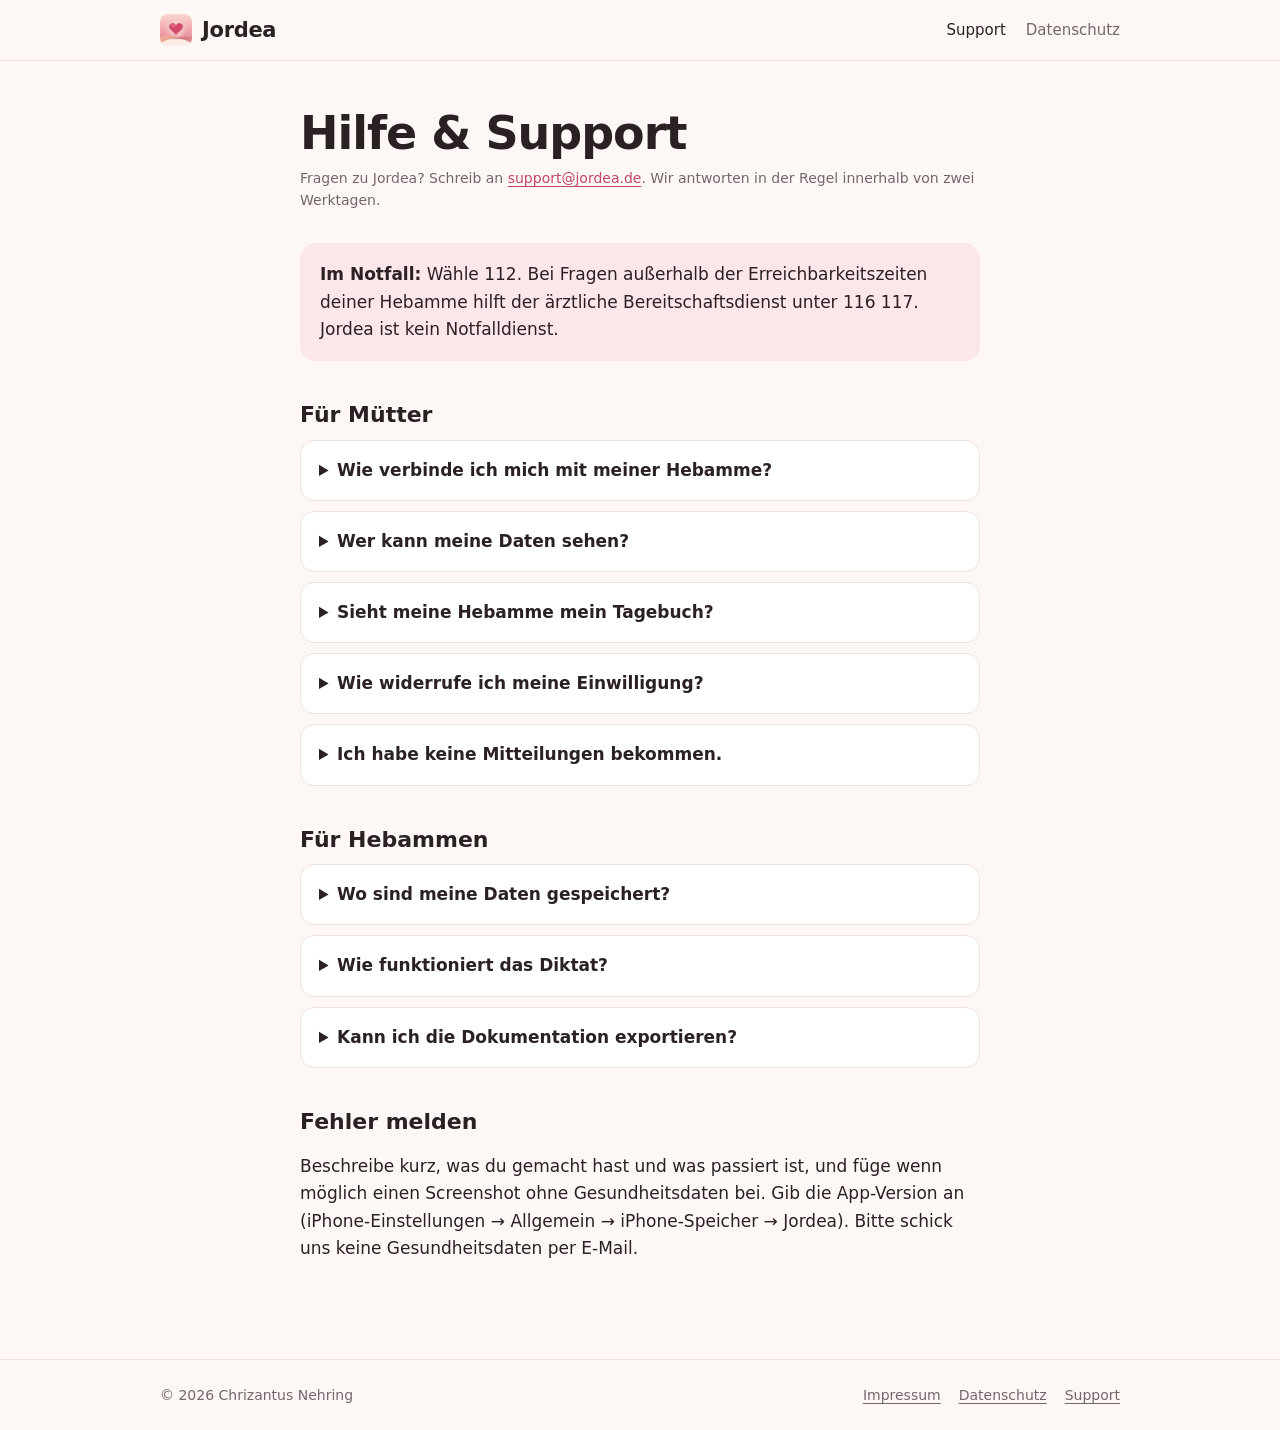
==== support.html @ d51b72c2 "Jordea Website: Startseite, Datenschutz, Impressum, Support Co-Authored-By: Claude Opus 5.5 <noreply" ====
<!doctype html>
<html lang="de">
<head>
<meta charset="utf-8">
<meta name="viewport" content="width=device-width, initial-scale=1">
<title>Jordea Support</title>
<meta name="description" content="Hilfe und häufige Fragen zur App Jordea.">
<meta name="theme-color" content="#fdf8f5">
<link rel="icon" href="icon.png">
<link rel="apple-touch-icon" href="icon.png">
<link rel="stylesheet" href="style.css">
</head>
<body>
<header class="site-head">
  <div class="wrap">
    <a class="brand" href="index.html"><img src="icon.png" alt="" width="32" height="32">Jordea</a>
    <nav class="nav" aria-label="Hauptnavigation">
      <a href="support.html" aria-current="page">Support</a>
      <a href="datenschutz.html">Datenschutz</a>
    </nav>
  </div>
</header>

<main class="wrap doc">
  <h1>Hilfe &amp; Support</h1>
  <p class="stand">Fragen zu Jordea? Schreib an <a href="mailto:support@jordea.de">support@jordea.de</a>. Wir antworten in der Regel innerhalb von zwei Werktagen.</p>

  <div class="box warn">
    <p><strong>Im Notfall:</strong> Wähle 112. Bei Fragen außerhalb der Erreichbarkeitszeiten deiner Hebamme hilft der ärztliche Bereitschaftsdienst unter 116 117. Jordea ist kein Notfalldienst.</p>
  </div>

  <h2>Für Mütter</h2>
  <details>
    <summary>Wie verbinde ich mich mit meiner Hebamme?</summary>
    <p>Deine Hebamme zeigt dir einen QR-Code oder schickt dir einen Link. Scanne den Code mit der Kamera deines iPhones oder öffne den Link. Jordea öffnet sich und du kannst deine Anfrage senden.</p>
  </details>
  <details>
    <summary>Wer kann meine Daten sehen?</summary>
    <p>Nur du und deine Hebamme. Alles, was zwischen euch übertragen wird, ist Ende-zu-Ende-verschlüsselt. Auch wir als Anbieter der App können die Inhalte nicht lesen.</p>
  </details>
  <details>
    <summary>Sieht meine Hebamme mein Tagebuch?</summary>
    <p>Nur wenn du im Tagebuch „Mit deiner Hebamme teilen“ einschaltest. Du kannst das jederzeit wieder ausschalten. Dann wird das Geteilte bei ihr gelöscht.</p>
  </details>
  <details>
    <summary>Wie widerrufe ich meine Einwilligung?</summary>
    <p>In der App unter „Anfrage &amp; Angaben“ → „Einwilligung widerrufen“. Deine Daten werden dann auf deinem iPhone gelöscht. Deine Hebamme erhält den Widerruf automatisch und löscht deine Angaben. Was sie aus gesetzlichen Gründen aufbewahren muss, wird gesperrt und nicht mehr verwendet.</p>
  </details>
  <details>
    <summary>Ich habe keine Mitteilungen bekommen.</summary>
    <p>Prüfe unter iPhone-Einstellungen → Mitteilungen → Jordea, ob Mitteilungen erlaubt sind. Jordea zeigt aus Datenschutzgründen nur „Du hast neue Post“ an, nie den Inhalt.</p>
  </details>

  <h2>Für Hebammen</h2>
  <details>
    <summary>Wo sind meine Daten gespeichert?</summary>
    <p>Auf deinem iPhone bzw. iPad, geschützt mit Face ID oder Code. Lege regelmäßig ein verschlüsseltes Backup an, Jordea erinnert dich daran. Ohne Backup sind die Daten bei Verlust des Geräts nicht wiederherstellbar.</p>
  </details>
  <details>
    <summary>Wie funktioniert das Diktat?</summary>
    <p>Nach einem Besuch kannst du die Dokumentation diktieren. Die Spracherkennung läuft nur auf deinem Gerät. Die Aufnahme wird nicht gespeichert. Erkannte Werte prüfst du vor dem Übernehmen.</p>
  </details>
  <details>
    <summary>Kann ich die Dokumentation exportieren?</summary>
    <p>Ja. In der Akte einer Mutter erstellt „Dokumentation als PDF“ die Akte zum Ablegen oder Ausdrucken.</p>
  </details>

  <h2>Fehler melden</h2>
  <p>Beschreibe kurz, was du gemacht hast und was passiert ist, und füge wenn möglich einen Screenshot ohne Gesundheitsdaten bei. Gib die App-Version an (iPhone-Einstellungen → Allgemein → iPhone-Speicher → Jordea). Bitte schick uns keine Gesundheitsdaten per E-Mail.</p>
</main>

<footer class="site-foot">
  <div class="wrap">
    <span>© 2026 Chrizantus Nehring</span>
    <nav aria-label="Rechtliches">
      <a href="impressum.html">Impressum</a>
      <a href="datenschutz.html">Datenschutz</a>
      <a href="support.html" aria-current="page">Support</a>
    </nav>
  </div>
</footer>
</body>
</html>
---- style.css ----
/* Jordea – gemeinsame Styles. Keine externen Schriften, kein Tracking. */
:root {
  --bg: #fdf8f5;
  --panel: #ffffff;
  --line: #efe2dc;
  --fg: #2b2124;
  --muted: #76666b;
  --rose: #c2456a;
  --rose-soft: #fbe6ea;
  --teal: #0e7c86;
  --teal-soft: #e3f3f4;
  --sans: ui-rounded, "SF Pro Rounded", system-ui, -apple-system, "Segoe UI", Roboto, sans-serif;
  --text: system-ui, -apple-system, "Segoe UI", Roboto, sans-serif;
  color-scheme: light dark;
}
@media (prefers-color-scheme: dark) {
  :root {
    --bg: #1a1416;
    --panel: #241c1f;
    --line: #3a2e32;
    --fg: #f4ecee;
    --muted: #b3a3a8;
    --rose: #f08aa6;
    --rose-soft: #3a222a;
    --teal: #5cc3cb;
    --teal-soft: #17302f;
  }
}

* { box-sizing: border-box; }
html { -webkit-text-size-adjust: 100%; }
body { margin: 0; background: var(--bg); color: var(--fg); font: 17px/1.6 var(--text); }
a { color: var(--rose); text-underline-offset: 3px; }
a:hover { color: var(--teal); }
a:focus-visible { outline: 2px solid var(--teal); outline-offset: 3px; border-radius: 6px; }

.wrap { max-width: 1000px; margin: 0 auto; padding-inline: 20px; }

.site-head { border-bottom: 1px solid var(--line); }
.site-head .wrap { display: flex; align-items: center; justify-content: space-between; gap: 16px; padding-block: 14px; flex-wrap: wrap; }
.brand { display: flex; align-items: center; gap: 10px; color: var(--fg); text-decoration: none; font: 700 21px/1 var(--sans); letter-spacing: -0.3px; }
.brand img { width: 32px; height: 32px; border-radius: 8px; }
.nav { display: flex; gap: 20px; flex-wrap: wrap; font-size: 15px; }
.nav a { color: var(--muted); text-decoration: none; }
.nav a:hover, .nav a[aria-current="page"] { color: var(--fg); }

.hero { padding-block: 64px 32px; display: grid; grid-template-columns: minmax(0, 1.2fr) minmax(0, 0.8fr); gap: 48px; align-items: center; }
.eyebrow { font: 600 14px/1.4 var(--sans); color: var(--teal); margin: 0 0 12px; }
.hero h1 { font: 700 clamp(40px, 7vw, 68px)/1.02 var(--sans); letter-spacing: -1.5px; margin: 0 0 20px; text-wrap: balance; }
.hero p.lead { font-size: 20px; color: var(--muted); margin: 0 0 28px; max-width: 36ch; }
.hero-icon { width: 100%; height: auto; aspect-ratio: 1; max-width: 280px; justify-self: center; border-radius: 22%; box-shadow: 0 24px 60px rgba(194, 69, 106, 0.25); }
.cta-row { display: flex; gap: 12px; flex-wrap: wrap; align-items: center; }
.btn { display: inline-flex; align-items: center; min-height: 50px; padding: 0 22px; border-radius: 14px; font: 700 17px/1 var(--sans); text-decoration: none; background: var(--rose); color: #fff; }
.btn:hover { color: #fff; filter: brightness(1.08); }
.soon { font-size: 14px; color: var(--muted); }

.features { display: grid; grid-template-columns: repeat(3, minmax(0, 1fr)); gap: 16px; padding-block: 16px 72px; }
.feature { background: var(--panel); border: 1px solid var(--line); border-radius: 20px; padding: 22px; }
.feature .tag { display: inline-block; font: 600 13px/1 var(--sans); padding: 6px 10px; border-radius: 999px; }
.tag.mutter { background: var(--rose-soft); color: var(--rose); }
.tag.hebamme { background: var(--teal-soft); color: var(--teal); }
.feature h2 { font: 700 20px/1.25 var(--sans); margin: 14px 0 8px; }
.feature p { margin: 0; color: var(--muted); font-size: 16px; }

.doc { max-width: 720px; padding-block: 48px 80px; }
.doc h1 { font: 700 clamp(34px, 6vw, 46px)/1.08 var(--sans); letter-spacing: -1px; margin: 0 0 8px; text-wrap: balance; }
.doc .stand { font-size: 14px; color: var(--muted); margin: 0 0 32px; }
.doc h2 { font: 700 22px/1.3 var(--sans); margin: 40px 0 10px; text-wrap: balance; }
.doc h3 { font: 600 18px/1.35 var(--text); margin: 24px 0 6px; }
.doc ul { padding-left: 22px; }
.doc .box { background: var(--teal-soft); border-radius: 16px; padding: 18px 20px; margin: 20px 0; }
.doc .box p { margin: 0; }
.doc .box.warn { background: var(--rose-soft); }
.doc address { font-style: normal; }

details { background: var(--panel); border: 1px solid var(--line); border-radius: 14px; padding: 4px 18px; margin: 10px 0; }
summary { cursor: pointer; font-weight: 600; padding: 12px 0; }
details p { margin: 0 0 14px; }

.site-foot { border-top: 1px solid var(--line); }
.site-foot .wrap { display: flex; justify-content: space-between; gap: 16px; flex-wrap: wrap; padding-block: 24px; font-size: 14px; color: var(--muted); }
.site-foot nav { display: flex; gap: 18px; flex-wrap: wrap; }
.site-foot a { color: var(--muted); }

@media (max-width: 800px) {
  .hero { grid-template-columns: minmax(0, 1fr); padding-block: 40px 24px; gap: 28px; }
  .hero-icon { max-width: 160px; justify-self: start; order: -1; }
  .features { grid-template-columns: minmax(0, 1fr); }
}

@media (prefers-color-scheme: dark) {
  .btn, .btn:hover { color: #2b1218; }
}
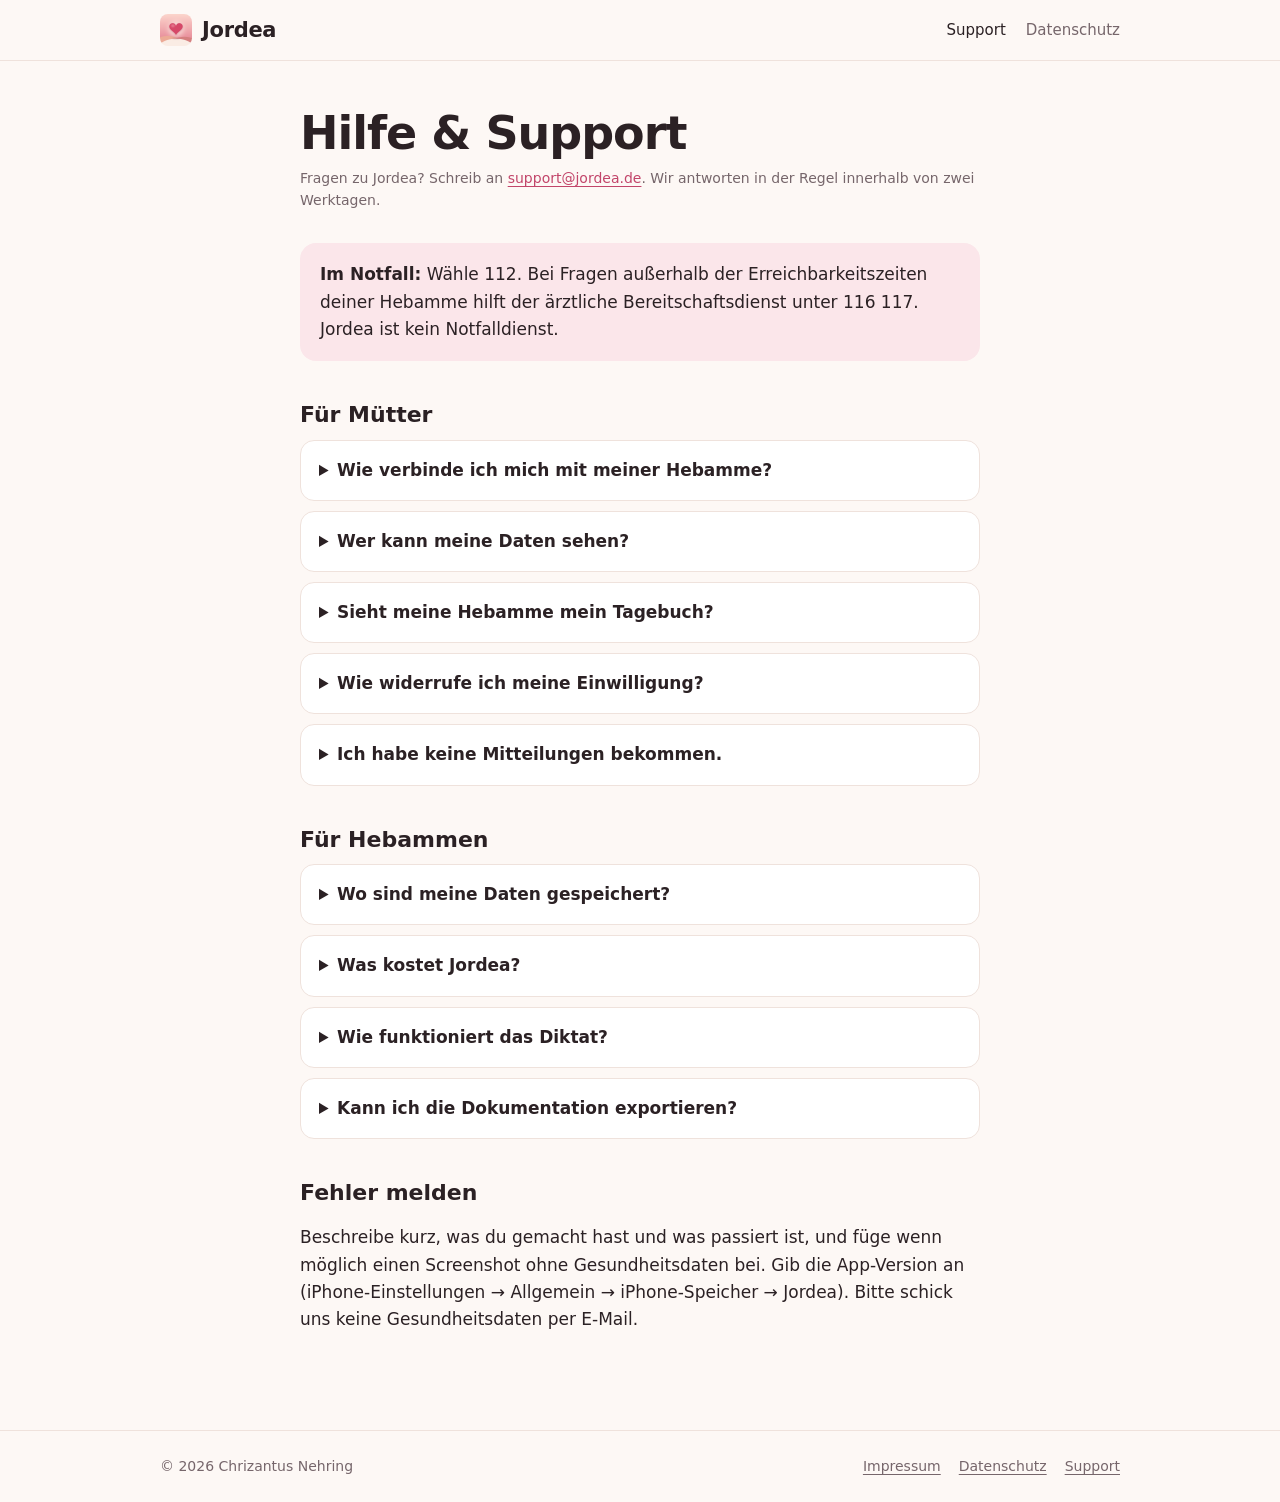
==== commit e8479eb6: "Abo für Hebammen: Datenschutz und Support ergänzt Co-Authored-By: Claude Opus 5.5 <noreply@anthropic" ====
--- a/support.html
+++ b/support.html
@@ -57,6 +57,10 @@
     <p>Auf deinem iPhone bzw. iPad, geschützt mit Face ID oder Code. Lege regelmäßig ein verschlüsseltes Backup an, Jordea erinnert dich daran. Ohne Backup sind die Daten bei Verlust des Geräts nicht wiederherstellbar.</p>
   </details>
   <details>
+    <summary>Was kostet Jordea?</summary>
+    <p>Für Mütter ist Jordea kostenlos. Als Hebamme betreust du bis zu drei Frauen gleichzeitig gratis. Für weitere Betreuungen gibt es das Abo „Jordea für Hebammen“, monatlich oder jährlich, mit kostenloser Probezeit. Kündigen kannst du jederzeit in den iPhone-Einstellungen unter deinem Namen → Abonnements. Deine Akten bleiben auch ohne Abo lesbar und exportierbar.</p>
+  </details>
+  <details>
     <summary>Wie funktioniert das Diktat?</summary>
     <p>Nach einem Besuch kannst du die Dokumentation diktieren. Die Spracherkennung läuft nur auf deinem Gerät. Die Aufnahme wird nicht gespeichert. Erkannte Werte prüfst du vor dem Übernehmen.</p>
   </details>
